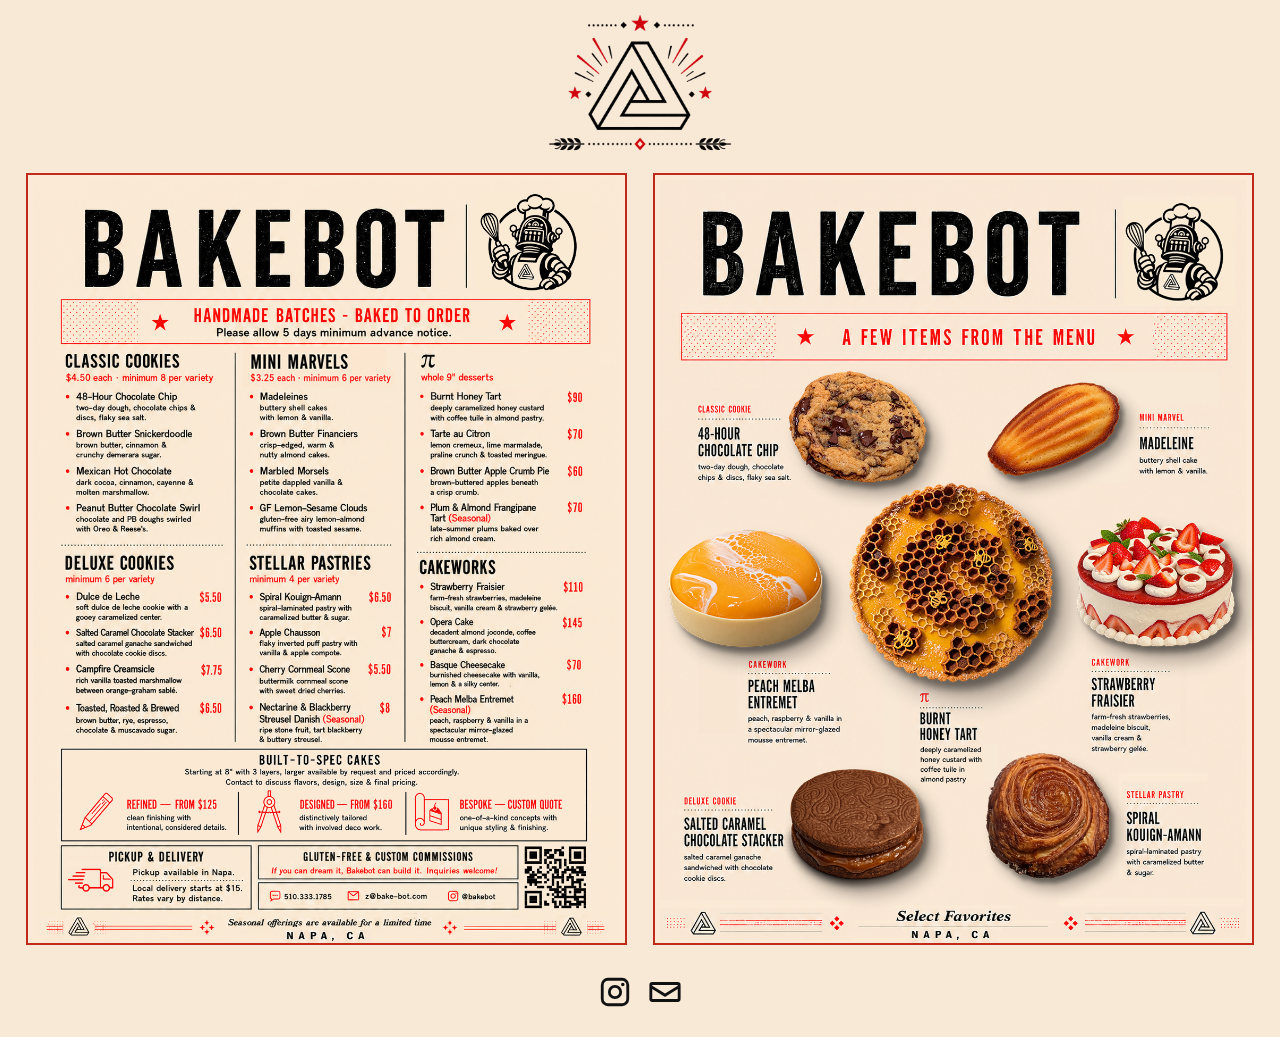
==== index.html @ e243eec1 "add top logo element" ====
<!doctype html>
<html lang="en">
<head>
  <meta charset="utf-8">
  <meta name="viewport" content="width=device-width, initial-scale=1">
  <meta name="description" content="Bakebot ● Handbaked Goods ● Napa, CA">
  <title>Bakebot</title>
  <link rel="icon" href="favicon.ico" sizes="any">
  <link rel="icon" type="image/png" sizes="32x32" href="assets/favicon-32x32.png">
  <link rel="apple-touch-icon" sizes="180x180" href="assets/apple-touch-icon.png">
  <link rel="stylesheet" href="styles.css">
</head>
<body>
  <header class="site-header">
    <img
      src="assets/top-logo.png"
      alt=""
      class="top-logo"
      aria-hidden="true"
    >
  </header>

  <main class="site-main">
    <section class="menus" aria-label="Bakebot menus">
      <img src="assets/menu-front.png" alt="Bakebot menu" class="menu-image">
      <img src="assets/menu-back.png" alt="Bakebot select favorites menu" class="menu-image">
    </section>
  </main>

  <footer class="site-footer">
    <a
      class="footer-link"
      href="https://www.instagram.com/bakebot/"
      target="_blank"
      rel="noopener noreferrer"
      aria-label="Bakebot on Instagram"
    >
      <svg viewBox="0 0 24 24" aria-hidden="true" focusable="false">
        <path d="M7 2h10a5 5 0 0 1 5 5v10a5 5 0 0 1-5 5H7a5 5 0 0 1-5-5V7a5 5 0 0 1 5-5Zm0 2a3 3 0 0 0-3 3v10a3 3 0 0 0 3 3h10a3 3 0 0 0 3-3V7a3 3 0 0 0-3-3H7Zm10.5 1.5a1.25 1.25 0 1 1 0 2.5 1.25 1.25 0 0 1 0-2.5ZM12 7a5 5 0 1 1 0 10 5 5 0 0 1 0-10Zm0 2a3 3 0 1 0 0 6 3 3 0 0 0 0-6Z"/>
      </svg>
    </a>

    <a
      class="footer-link email-link"
      href="mailto:z@bake-bot.com?subject=Order%20Inquiry"
      aria-label="Email Bakebot with an order inquiry"
    >
      <svg viewBox="0 0 24 24" aria-hidden="true" focusable="false">
        <path d="M3 5h18a2 2 0 0 1 2 2v10a2 2 0 0 1-2 2H3a2 2 0 0 1-2-2V7a2 2 0 0 1 2-2Zm0 2v.5l9 5.625L21 7.5V7H3Zm18 10V9.85l-8.47 5.294a1 1 0 0 1-1.06 0L3 9.85V17h18Z"/>
      </svg>
    </a>
  </footer>
</body>
</html>
---- styles.css ----
:root {
  color-scheme: light;
  --page-bg: #f8e8d6;
  --ink: #111111;
}

* {
  box-sizing: border-box;
}

html,
body {
  margin: 0;
  min-height: 100%;
}

body {
  background: var(--page-bg);
  color: var(--ink);
  font-family: Arial, Helvetica, sans-serif;
}

.site-header {
  display: flex;
  justify-content: center;
  align-items: center;
  width: 100%;
  padding: 0;
  margin: 0;
  overflow: hidden;
  line-height: 0;
}

.top-logo {
  display: block;
  width: min(260px, 21vw);
  height: auto;
}

.site-main {
  width: 100%;
  padding:
    0
    clamp(12px, 2vw, 28px)
    clamp(12px, 2vw, 28px);
}

.menus {
  width: min(100%, 1800px);
  margin: 0 auto;
  display: grid;
  grid-template-columns: repeat(2, minmax(0, 1fr));
  gap: clamp(12px, 2vw, 28px);
  align-items: start;
}

.menu-link {
  display: block;
  line-height: 0;
}

.menu-image {
  display: block;
  width: 100%;
  height: auto;
  border: solid 2px #c12a1b;
}

.site-footer {
  display: flex;
  justify-content: center;
  align-items: center;
  gap: 16px;
  padding: 4px 20px 28px;
}

.footer-link {
  display: inline-flex;
  width: 34px;
  height: 34px;
  color: var(--ink);
  transition: opacity 150ms ease;
  flex: 0 0 auto;
}

.footer-link:hover,
.footer-link:focus-visible {
  opacity: 0.55;
}

.footer-link svg {
  display: block;
  width: 100%;
  height: 100%;
  fill: currentColor;
}

@media (max-width: 800px) {
  .top-logo {
    width: min(210px, 52vw);
  }

  .menus {
    grid-template-columns: 1fr;
  }
}
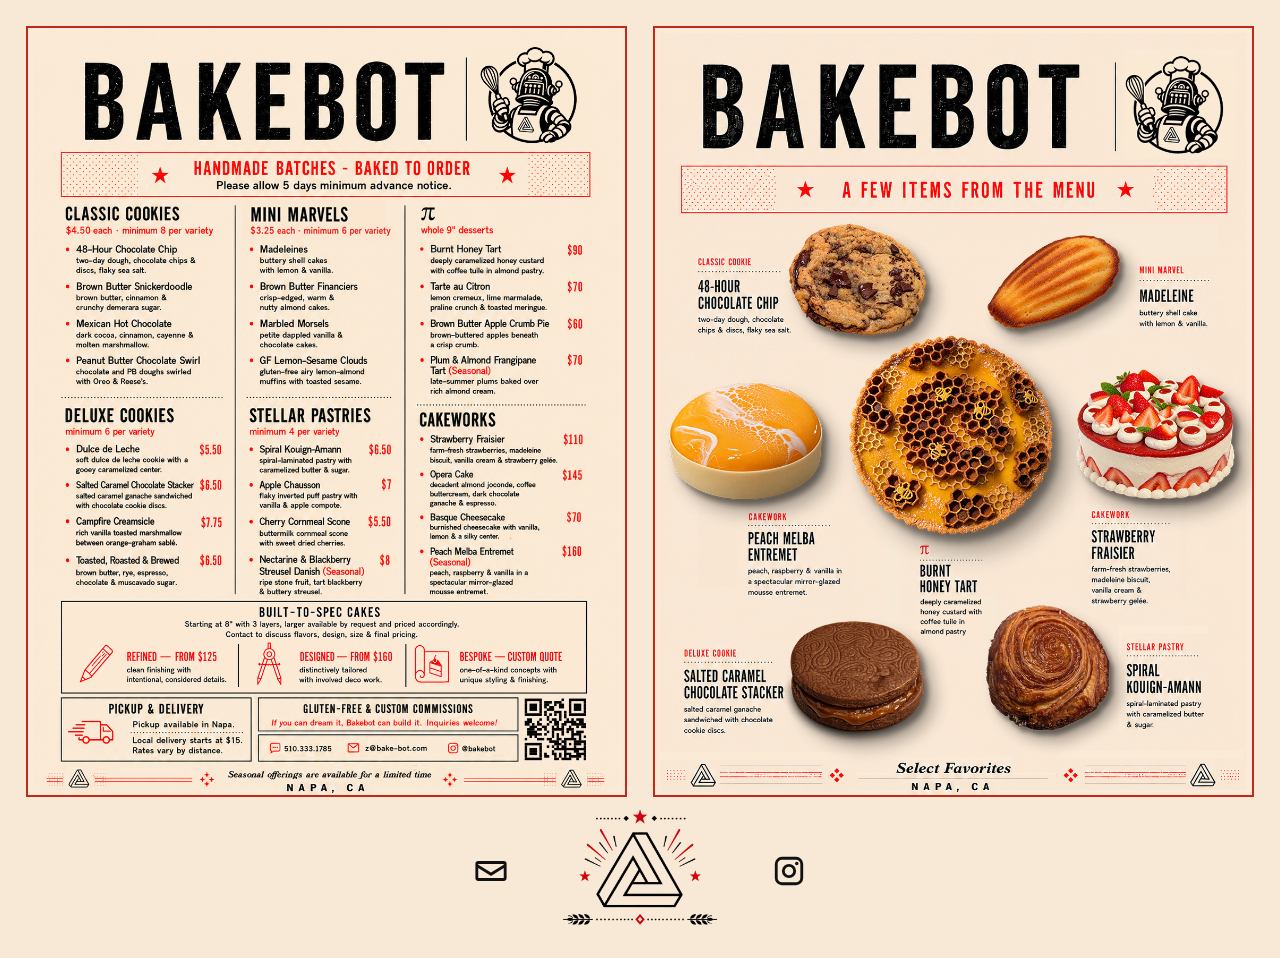
==== commit ea9c7de9: "move logo to footer" ====
--- a/index.html
+++ b/index.html
@@ -11,15 +11,6 @@
   <link rel="stylesheet" href="styles.css">
 </head>
 <body>
-  <header class="site-header">
-    <img
-      src="assets/top-logo.png"
-      alt=""
-      class="top-logo"
-      aria-hidden="true"
-    >
-  </header>
-
   <main class="site-main">
     <section class="menus" aria-label="Bakebot menus">
       <img src="assets/menu-front.png" alt="Bakebot menu" class="menu-image">
@@ -28,6 +19,23 @@
   </main>
 
   <footer class="site-footer">
+    <a
+      class="footer-link"
+      href="mailto:z@bake-bot.com?subject=Order%20Inquiry"
+      aria-label="Email Bakebot with an order inquiry"
+    >
+      <svg viewBox="0 0 24 24" aria-hidden="true" focusable="false">
+        <path d="M3 5h18a2 2 0 0 1 2 2v10a2 2 0 0 1-2 2H3a2 2 0 0 1-2-2V7a2 2 0 0 1 2-2Zm0 2v.5l9 5.625L21 7.5V7H3Zm18 10V9.85l-8.47 5.294a1 1 0 0 1-1.06 0L3 9.85V17h18Z"/>
+      </svg>
+    </a>
+
+    <img
+      src="assets/penrose-logo.png"
+      alt=""
+      class="penrose-logo"
+      aria-hidden="true"
+    >
+
     <a
       class="footer-link"
       href="https://www.instagram.com/bakebot/"
@@ -39,16 +47,6 @@
         <path d="M7 2h10a5 5 0 0 1 5 5v10a5 5 0 0 1-5 5H7a5 5 0 0 1-5-5V7a5 5 0 0 1 5-5Zm0 2a3 3 0 0 0-3 3v10a3 3 0 0 0 3 3h10a3 3 0 0 0 3-3V7a3 3 0 0 0-3-3H7Zm10.5 1.5a1.25 1.25 0 1 1 0 2.5 1.25 1.25 0 0 1 0-2.5ZM12 7a5 5 0 1 1 0 10 5 5 0 0 1 0-10Zm0 2a3 3 0 1 0 0 6 3 3 0 0 0 0-6Z"/>
       </svg>
     </a>
-
-    <a
-      class="footer-link email-link"
-      href="mailto:z@bake-bot.com?subject=Order%20Inquiry"
-      aria-label="Email Bakebot with an order inquiry"
-    >
-      <svg viewBox="0 0 24 24" aria-hidden="true" focusable="false">
-        <path d="M3 5h18a2 2 0 0 1 2 2v10a2 2 0 0 1-2 2H3a2 2 0 0 1-2-2V7a2 2 0 0 1 2-2Zm0 2v.5l9 5.625L21 7.5V7H3Zm18 10V9.85l-8.47 5.294a1 1 0 0 1-1.06 0L3 9.85V17h18Z"/>
-      </svg>
-    </a>
   </footer>
 </body>
 </html>
--- a/styles.css
+++ b/styles.css
@@ -20,29 +20,12 @@
   font-family: Arial, Helvetica, sans-serif;
 }
 
-.site-header {
-  display: flex;
-  justify-content: center;
-  align-items: center;
-  width: 100%;
-  padding: 0;
-  margin: 0;
-  overflow: hidden;
-  line-height: 0;
-}
-
-.top-logo {
-  display: block;
-  width: min(260px, 21vw);
-  height: auto;
-}
-
 .site-main {
   width: 100%;
   padding:
-    0
     clamp(12px, 2vw, 28px)
-    clamp(12px, 2vw, 28px);
+    clamp(12px, 2vw, 28px)
+    0;
 }
 
 .menus {
@@ -52,11 +35,6 @@
   grid-template-columns: repeat(2, minmax(0, 1fr));
   gap: clamp(12px, 2vw, 28px);
   align-items: start;
-}
-
-.menu-link {
-  display: block;
-  line-height: 0;
 }
 
 .menu-image {
@@ -70,12 +48,23 @@
   display: flex;
   justify-content: center;
   align-items: center;
-  gap: 16px;
-  padding: 4px 20px 28px;
+  gap: clamp(14px, 2vw, 22px);
+  width: 100%;
+  padding: 0 20px 14px;
+  overflow: hidden;
+}
+
+.penrose-logo {
+  display: block;
+  width: min(220px, 22vw);
+  height: auto;
+  flex: 0 1 auto;
 }
 
 .footer-link {
   display: inline-flex;
+  align-items: center;
+  justify-content: center;
   width: 34px;
   height: 34px;
   color: var(--ink);
@@ -96,11 +85,21 @@
 }
 
 @media (max-width: 800px) {
-  .top-logo {
-    width: min(210px, 52vw);
-  }
-
   .menus {
     grid-template-columns: 1fr;
   }
+
+  .site-footer {
+    gap: 12px;
+    padding: 0 14px 12px;
+  }
+
+  .penrose-logo {
+    width: min(180px, 46vw);
+  }
+
+  .footer-link {
+    width: 32px;
+    height: 32px;
+  }
 }
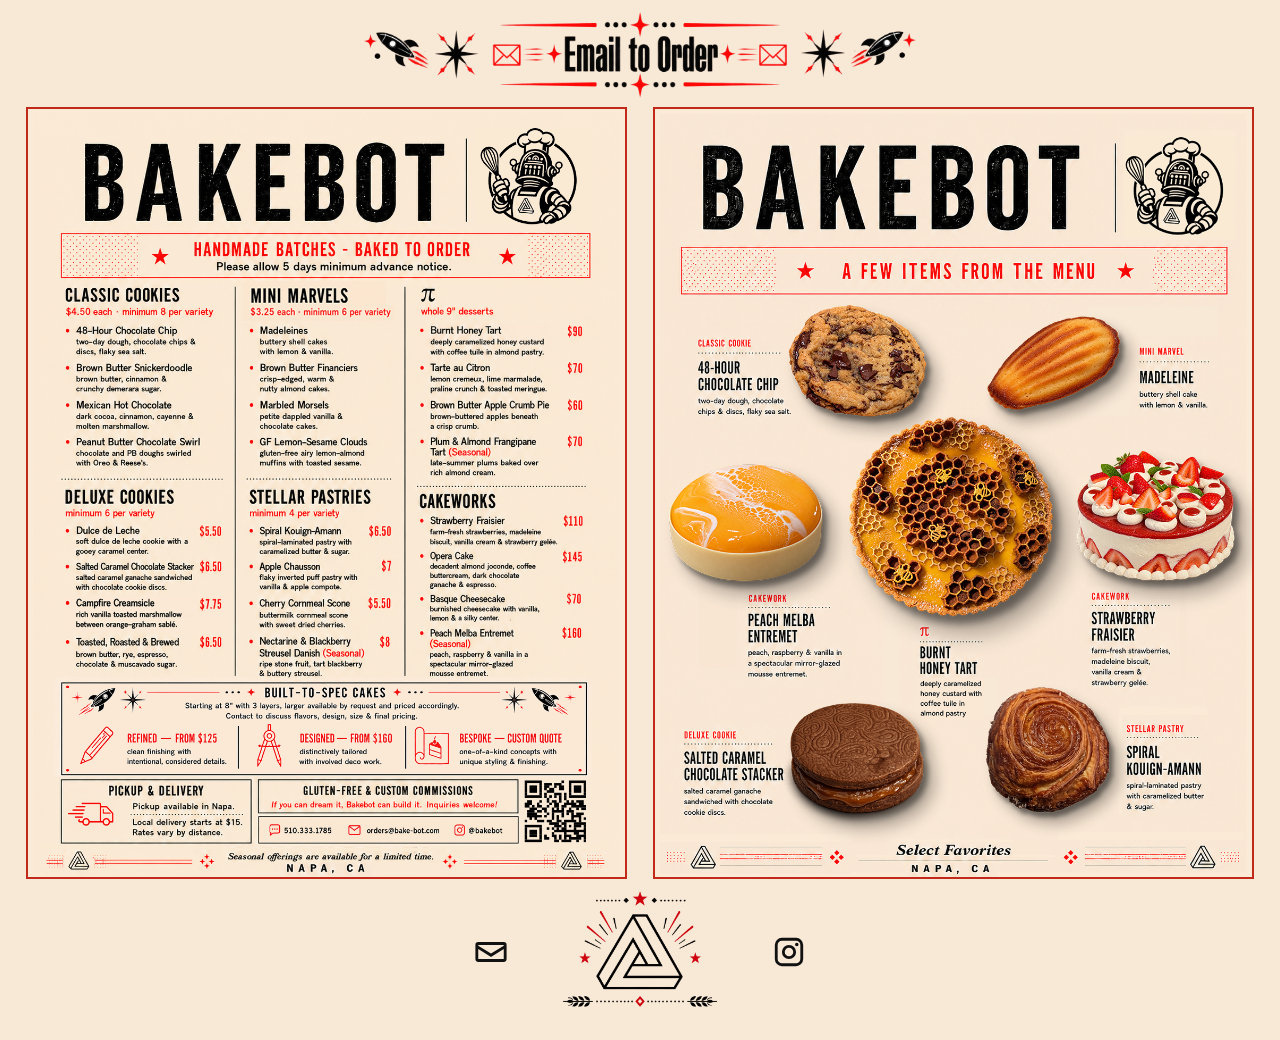
==== commit 5b6edd83: "add email banner" ====
--- a/index.html
+++ b/index.html
@@ -8,9 +8,23 @@
   <link rel="icon" href="favicon.ico" sizes="any">
   <link rel="icon" type="image/png" sizes="32x32" href="assets/favicon-32x32.png">
   <link rel="apple-touch-icon" sizes="180x180" href="assets/apple-touch-icon.png">
-  <link rel="stylesheet" href="styles.css">
+  <link rel="stylesheet" href="styles.css?v=3">
 </head>
 <body>
+  <header class="email-banner-header">
+    <a
+      class="email-banner-link"
+      href="mailto:orders@bake-bot.com?subject=Order%20Inquiry"
+      aria-label="Email Bakebot to place an order"
+    >
+      <img
+        src="assets/email-banner.png"
+        alt="Email to Order"
+        class="email-banner"
+      >
+    </a>
+  </header>
+
   <main class="site-main">
     <section class="menus" aria-label="Bakebot menus">
       <img src="assets/menu-front.png" alt="Bakebot menu" class="menu-image">
@@ -21,7 +35,7 @@
   <footer class="site-footer">
     <a
       class="footer-link"
-      href="mailto:z@bake-bot.com?subject=Order%20Inquiry"
+      href="mailto:orders@bake-bot.com?subject=Order%20Inquiry"
       aria-label="Email Bakebot with an order inquiry"
     >
       <svg viewBox="0 0 24 24" aria-hidden="true" focusable="false">
--- a/styles.css
+++ b/styles.css
@@ -20,10 +20,36 @@
   font-family: Arial, Helvetica, sans-serif;
 }
 
+.email-banner-header {
+  display: flex;
+  justify-content: center;
+  width: 100%;
+  padding: 4px 12px 0;
+}
+
+.email-banner-link {
+  display: block;
+  width: min(660px, 51vw);
+  max-width: 100%;
+  line-height: 0;
+  transition: opacity 150ms ease;
+}
+
+.email-banner-link:hover,
+.email-banner-link:focus-visible {
+  opacity: 0.78;
+}
+
+.email-banner {
+  display: block;
+  width: 100%;
+  height: auto;
+}
+
 .site-main {
   width: 100%;
   padding:
-    clamp(12px, 2vw, 28px)
+    4px
     clamp(12px, 2vw, 28px)
     0;
 }
@@ -85,6 +111,18 @@
 }
 
 @media (max-width: 800px) {
+  .email-banner-header {
+    padding: 4px 10px 0;
+  }
+
+  .email-banner-link {
+    width: min(480px, 90vw);
+  }
+
+  .site-main {
+    padding: 4px 10px 0;
+  }
+
   .menus {
     grid-template-columns: 1fr;
   }
@@ -103,3 +141,5 @@
     height: 32px;
   }
 }
+
+
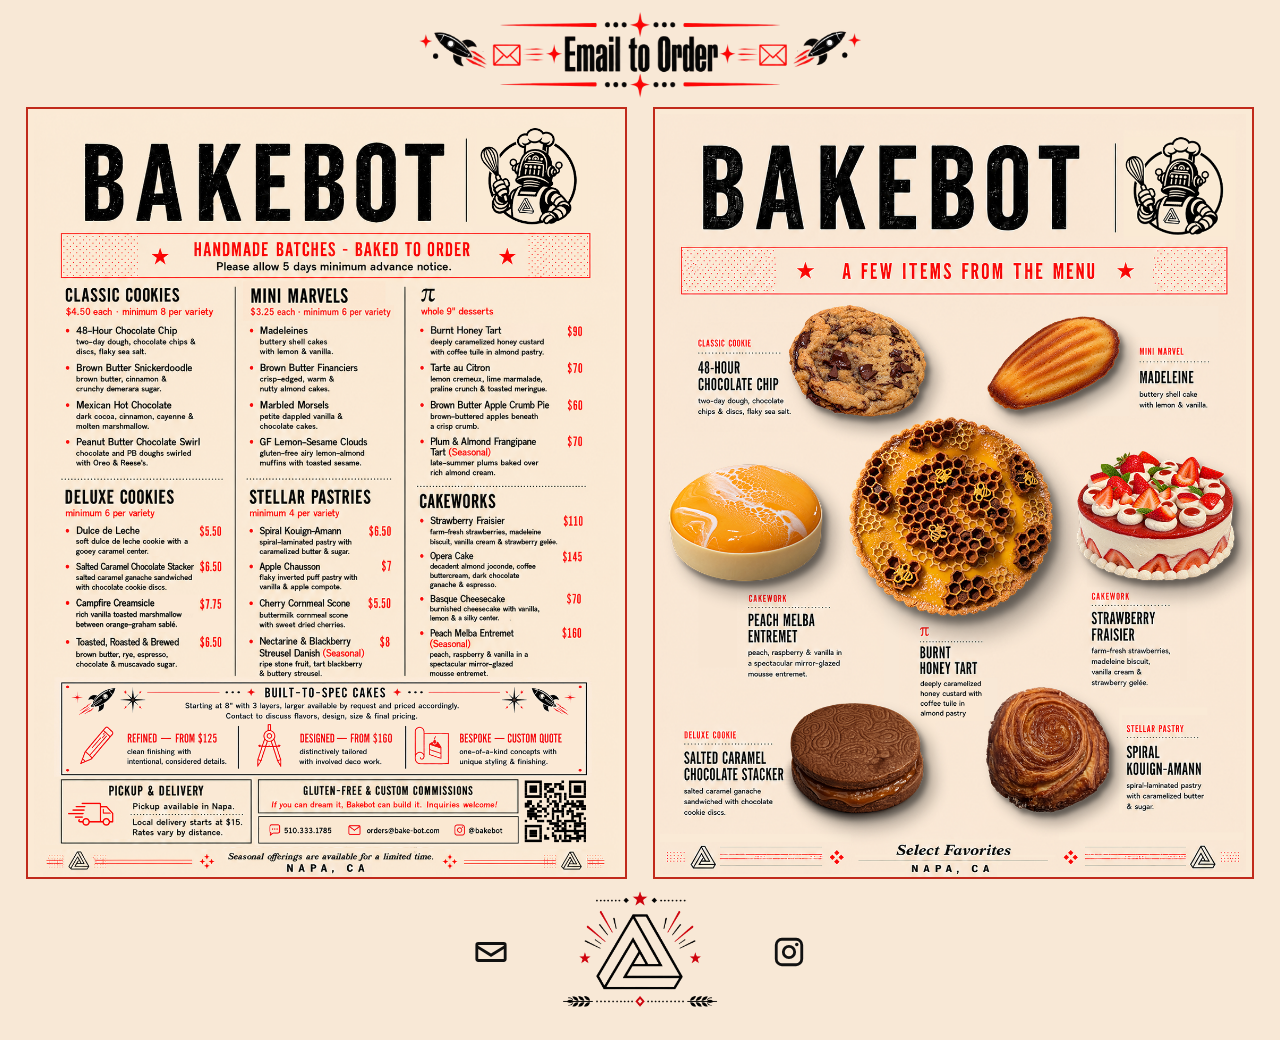
==== commit abfbefeb: "update meta og: info" ====
--- a/index.html
+++ b/index.html
@@ -4,7 +4,15 @@
   <meta charset="utf-8">
   <meta name="viewport" content="width=device-width, initial-scale=1">
   <meta name="description" content="Bakebot ● Handbaked Goods ● Napa, CA">
-  <title>Bakebot</title>
+
+  <meta property="og:title" content="Bakebot">
+  <meta property="og:description" content="Handmade Batches ● Baked To Order ● Napa, CA.">
+  <meta property="og:type" content="website">
+  <meta property="og:url" content="https://bake-bot.com/">
+  <meta property="og:image" content="https://bake-bot.com/assets/penrose-logo.png">
+  <meta property="og:image:alt" content="Bakebot Logo">
+
+  <title>Bakebot ● Handmade Batches ● Baked To Order ● Napa, CA.</title>
   <link rel="icon" href="favicon.ico" sizes="any">
   <link rel="icon" type="image/png" sizes="32x32" href="assets/favicon-32x32.png">
   <link rel="apple-touch-icon" sizes="180x180" href="assets/apple-touch-icon.png">
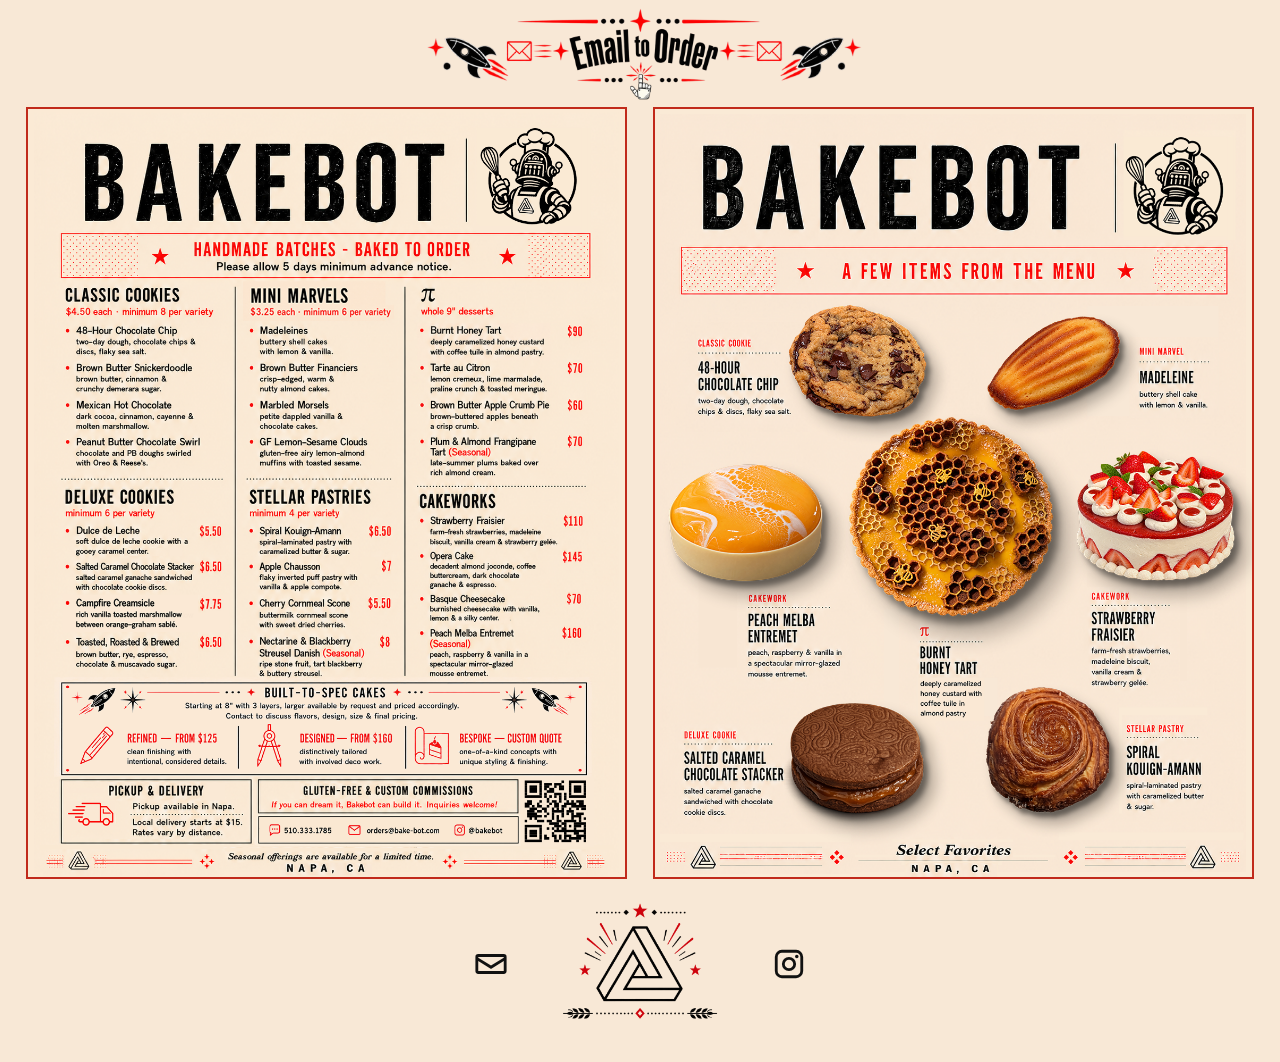
==== commit 6297a1bb: "cache-buster" ====
--- a/index.html
+++ b/index.html
@@ -9,14 +9,14 @@
   <meta property="og:description" content="Handmade Batches ● Baked To Order ● Napa, CA.">
   <meta property="og:type" content="website">
   <meta property="og:url" content="https://bake-bot.com/">
-  <meta property="og:image" content="https://bake-bot.com/assets/penrose-logo.png">
+  <meta property="og:image" content="https://bake-bot.com/assets/share-banner.png">
   <meta property="og:image:alt" content="Bakebot Logo">
 
   <title>Bakebot ● Handmade Batches ● Baked To Order ● Napa, CA.</title>
   <link rel="icon" href="favicon.ico" sizes="any">
   <link rel="icon" type="image/png" sizes="32x32" href="assets/favicon-32x32.png">
   <link rel="apple-touch-icon" sizes="180x180" href="assets/apple-touch-icon.png">
-  <link rel="stylesheet" href="styles.css?v=3">
+  <link rel="stylesheet" href="styles.css?v=5">
 </head>
 <body>
   <header class="email-banner-header">
--- a/styles.css
+++ b/styles.css
@@ -76,8 +76,8 @@
   align-items: center;
   gap: clamp(14px, 2vw, 22px);
   width: 100%;
-  padding: 0 20px 14px;
-  overflow: hidden;
+  padding: 12px 20px 24px;
+  overflow: visible;
 }
 
 .penrose-logo {
@@ -128,18 +128,23 @@
   }
 
   .site-footer {
-    gap: 12px;
-    padding: 0 14px 12px;
+    gap: 18px;
+    padding:
+      14px
+      14px
+      calc(64px + env(safe-area-inset-bottom));
+    overflow: visible;
   }
 
   .penrose-logo {
-    width: min(180px, 46vw);
+    width: min(180px, 42vw);
+    height: auto;
+    flex-shrink: 1;
   }
 
   .footer-link {
     width: 32px;
     height: 32px;
+    flex-shrink: 0;
   }
 }
-
-
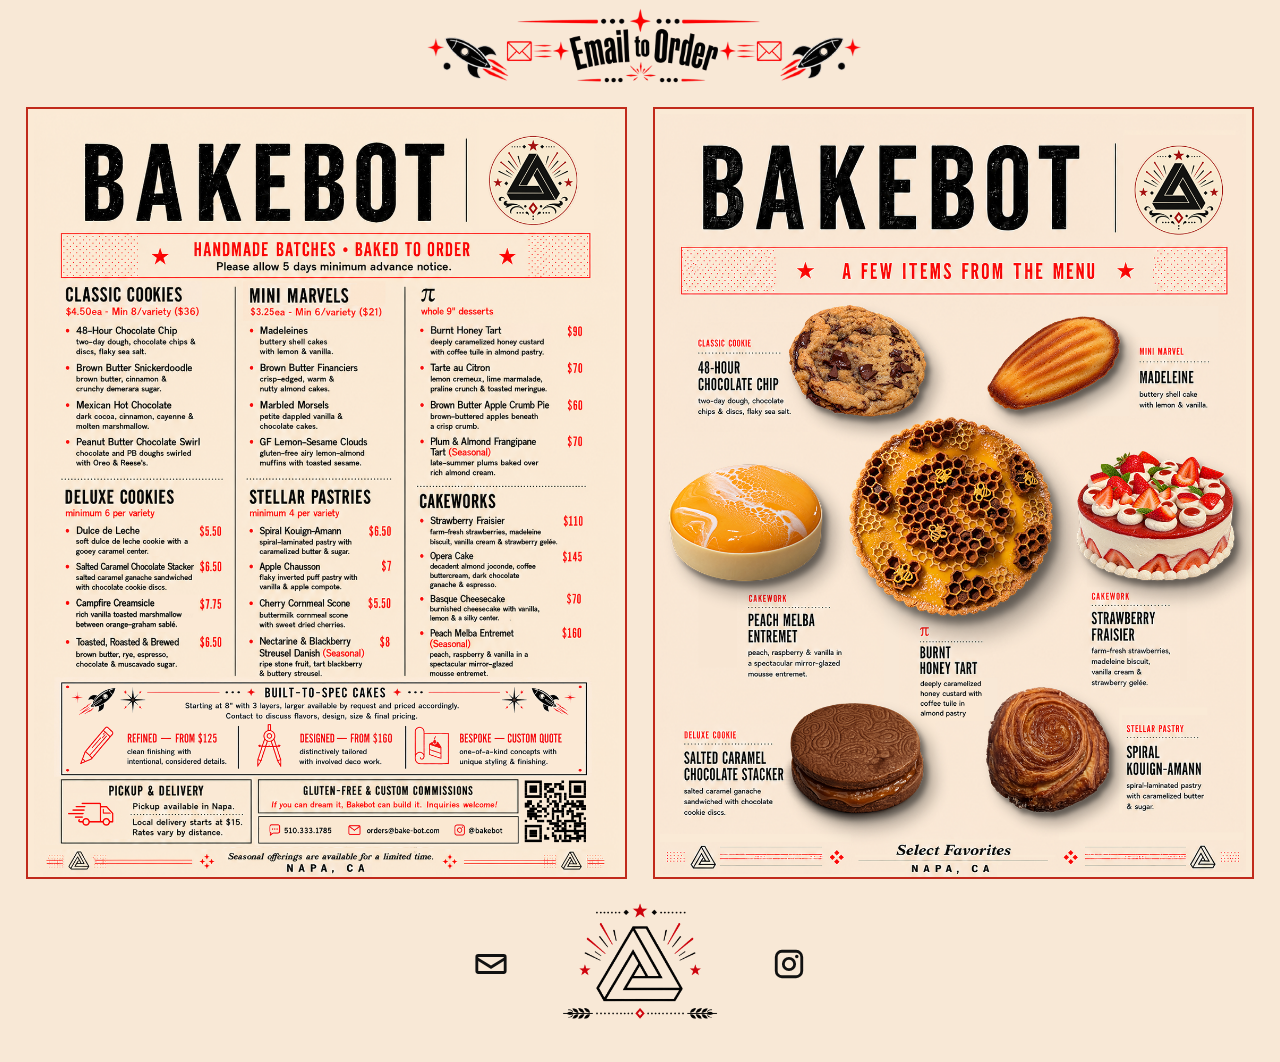
==== commit f7d4b6b6: "dot in subheader menu text, update meta description" ====
--- a/index.html
+++ b/index.html
@@ -3,16 +3,16 @@
 <head>
   <meta charset="utf-8">
   <meta name="viewport" content="width=device-width, initial-scale=1">
-  <meta name="description" content="Bakebot ● Handbaked Goods ● Napa, CA">
+  <meta name="description" content="Scratch-built and baked to order in Napa, CA. Bakebot offers cookies, pastries, tarts, cakes and other handmade baked goods.">
 
   <meta property="og:title" content="Bakebot">
-  <meta property="og:description" content="Handmade Batches ● Baked To Order ● Napa, CA.">
+  <meta property="og:description" content="Handmade Batches ★ Baked To Order ★ Napa, CA.">
   <meta property="og:type" content="website">
   <meta property="og:url" content="https://bake-bot.com/">
   <meta property="og:image" content="https://bake-bot.com/assets/share-banner.png">
   <meta property="og:image:alt" content="Bakebot Logo">
 
-  <title>Bakebot ● Handmade Batches ● Baked To Order ● Napa, CA.</title>
+  <title>Bakebot ★ Napa, CA</title>
   <link rel="icon" href="favicon.ico" sizes="any">
   <link rel="icon" type="image/png" sizes="32x32" href="assets/favicon-32x32.png">
   <link rel="apple-touch-icon" sizes="180x180" href="assets/apple-touch-icon.png">
